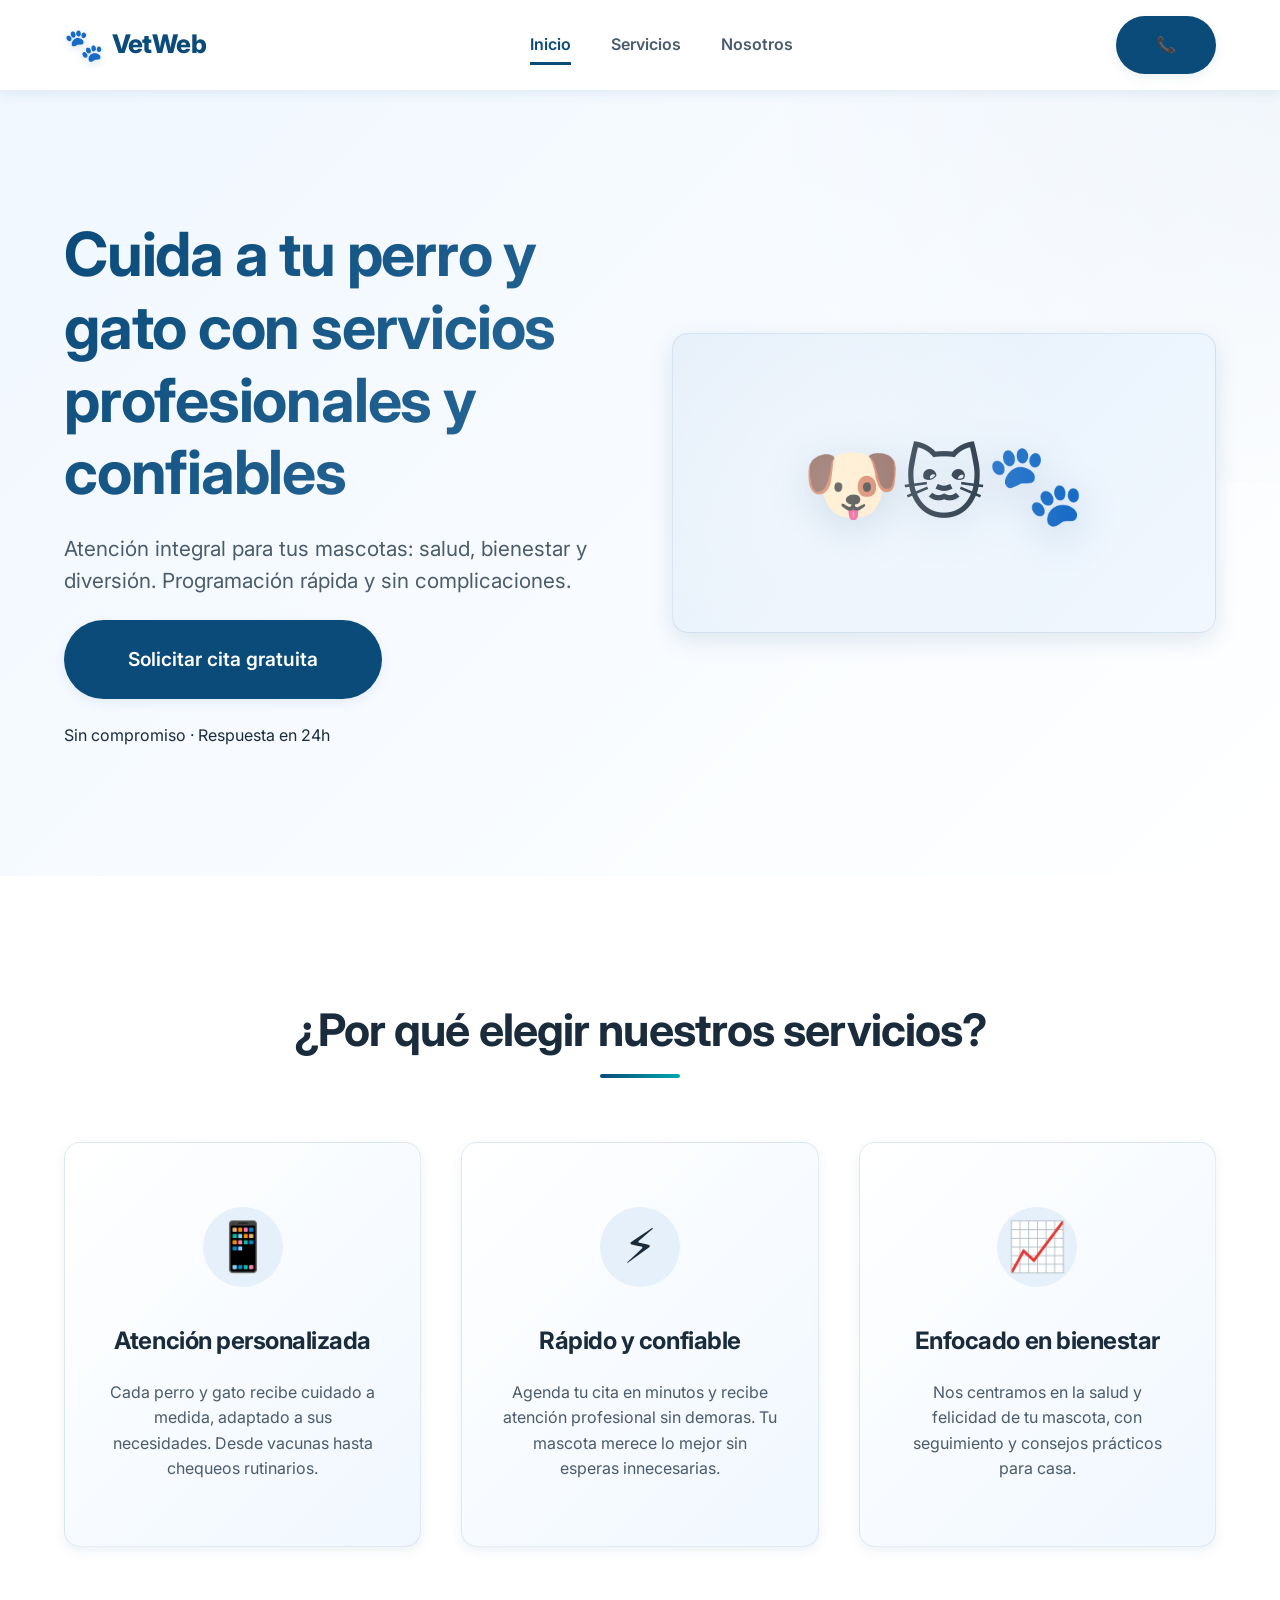
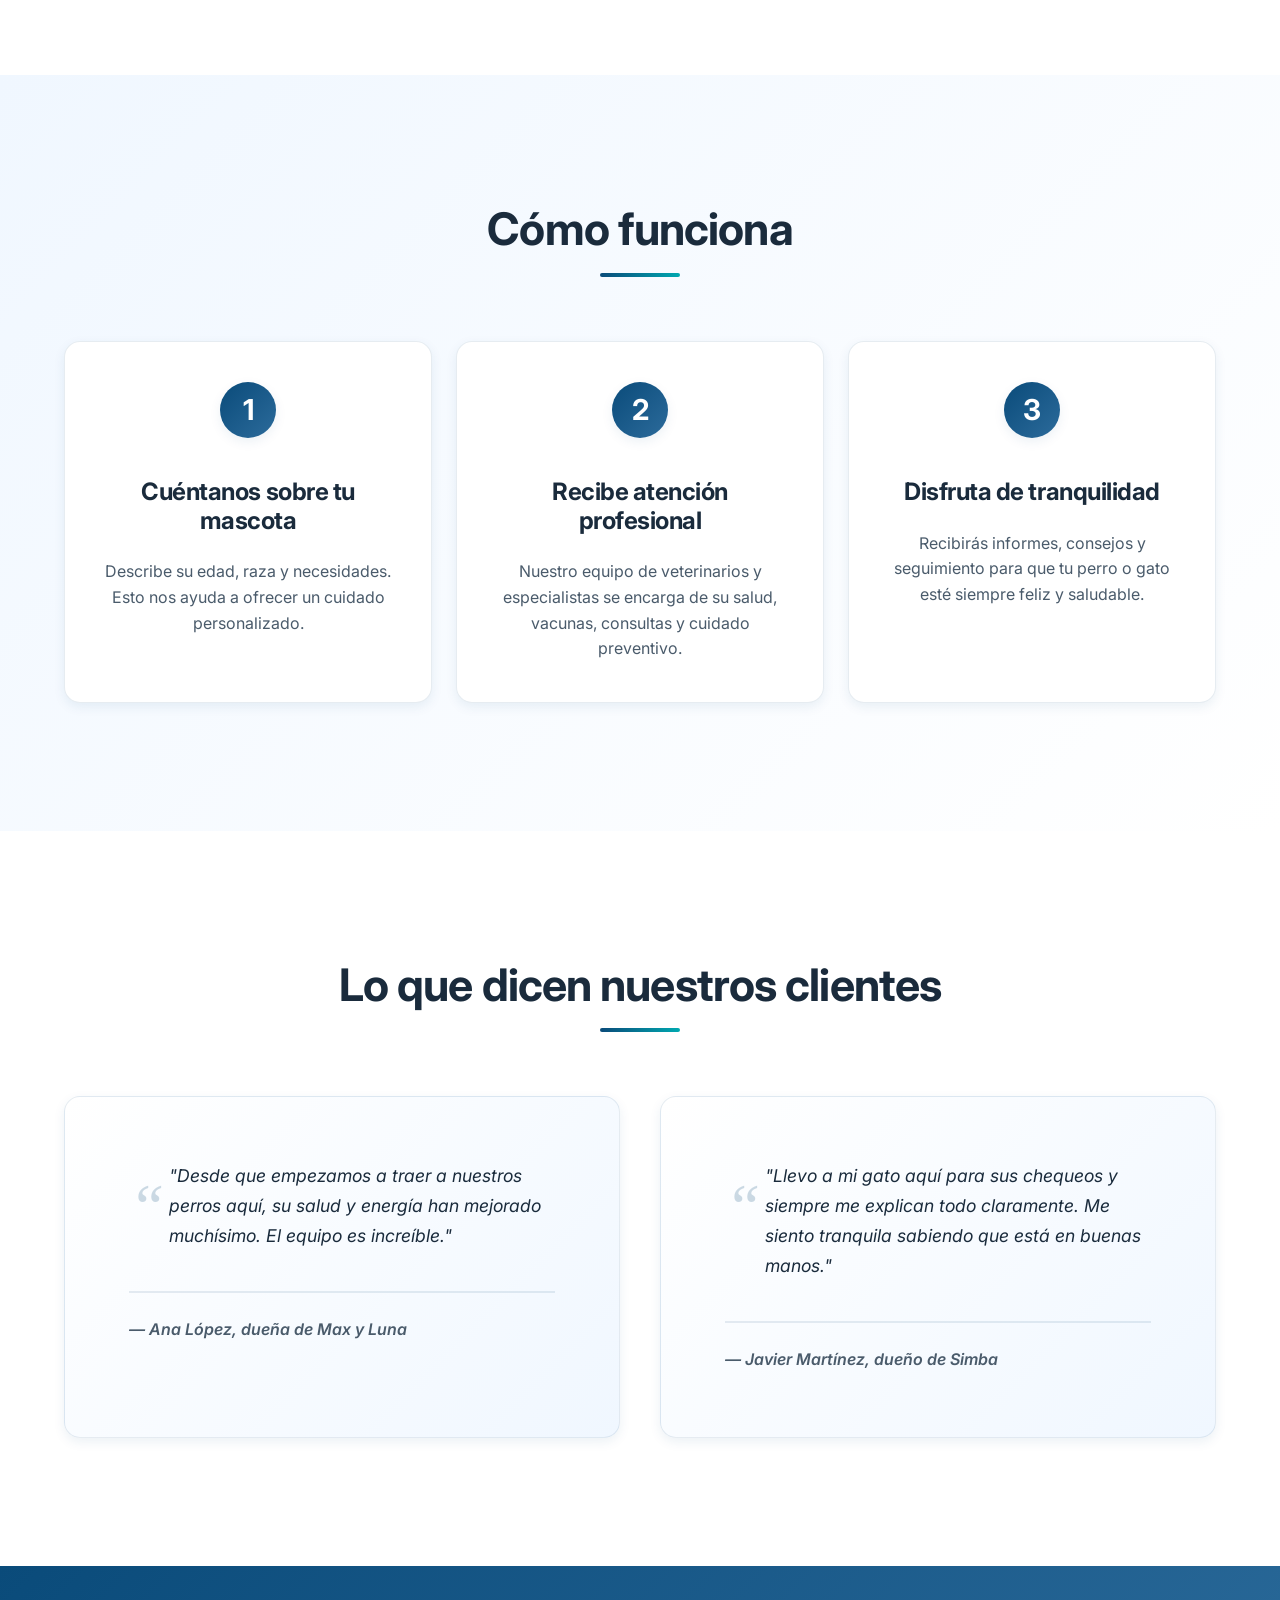
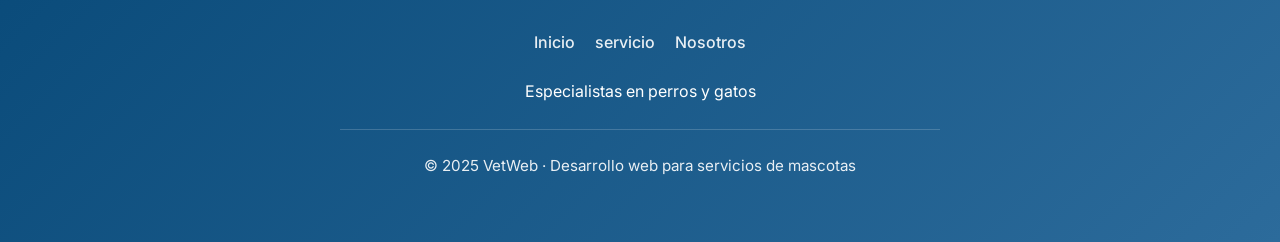
==== index.html @ 539adc09 "I add  components & pages" ====
<!doctype html>
<html lang="es">
  <!-- Head será cargado dinámicamente desde components/head.html -->
  <div id="head-placeholder"></div>

  <body>
    <!-- Header será cargado dinámicamente desde components/header.html -->
    <div id="header-container"></div>

    <main>
      <section id="inicio" class="hero">
        <div class="container hero-grid">
          <div class="hero-content">
            <h1>
              Cuida a tu perro y gato con servicios profesionales y confiables
            </h1>
            <p class="hero-subhead">
              Atención integral para tus mascotas: salud, bienestar y diversión.
              Programación rápida y sin complicaciones.
            </p>
            <a href="#contacto" class="btn btn-primary btn-large">
              Solicitar cita gratuita
            </a>
            <p class="small-note">Sin compromiso · Respuesta en 24h</p>
          </div>
          <div class="hero-visual" aria-hidden="true">
            <div class="emoji-graphic">🐶🐱🐾</div>
          </div>
        </div>
      </section>

      <section class="benefits">
        <div class="container">
          <h2 class="section-title">¿Por qué elegir nuestros servicios?</h2>
          <div class="cards-grid">
            <article class="card">
              <div class="card-icon">📱</div>
              <h3 class="card-title">Atención personalizada</h3>
              <p class="card-text">
                Cada perro y gato recibe cuidado a medida, adaptado a sus
                necesidades. Desde vacunas hasta chequeos rutinarios.
              </p>
            </article>
            <article class="card">
              <div class="card-icon">⚡</div>
              <h3 class="card-title">Rápido y confiable</h3>
              <p class="card-text">
                Agenda tu cita en minutos y recibe atención profesional sin
                demoras. Tu mascota merece lo mejor sin esperas innecesarias.
              </p>
            </article>
            <article class="card">
              <div class="card-icon">📈</div>
              <h3 class="card-title">Enfocado en bienestar</h3>
              <p class="card-text">
                Nos centramos en la salud y felicidad de tu mascota, con
                seguimiento y consejos prácticos para casa.
              </p>
            </article>
          </div>
        </div>
      </section>

      <section class="process">
        <div class="container">
          <h2 class="section-title">Cómo funciona</h2>
          <div class="steps-container">
            <div class="step">
              <span class="step-number">1</span>
              <h3 class="step-title">Cuéntanos sobre tu mascota</h3>
              <p class="step-text">
                Describe su edad, raza y necesidades. Esto nos ayuda a ofrecer
                un cuidado personalizado.
              </p>
            </div>
            <div class="step">
              <span class="step-number">2</span>
              <h3 class="step-title">Recibe atención profesional</h3>
              <p class="step-text">
                Nuestro equipo de veterinarios y especialistas se encarga de su
                salud, vacunas, consultas y cuidado preventivo.
              </p>
            </div>
            <div class="step">
              <span class="step-number">3</span>
              <h3 class="step-title">Disfruta de tranquilidad</h3>
              <p class="step-text">
                Recibirás informes, consejos y seguimiento para que tu perro o
                gato esté siempre feliz y saludable.
              </p>
            </div>
          </div>
        </div>
      </section>

      <section class="testimonials" aria-label="Testimonios de clientes">
        <div class="container">
          <h2 class="section-title">Lo que dicen nuestros clientes</h2>
          <div class="testimonials-grid">
            <blockquote class="testimonial-card">
              <p class="testimonial-text">
                "Desde que empezamos a traer a nuestros perros aquí, su salud y
                energía han mejorado muchísimo. El equipo es increíble."
              </p>
              <footer class="testimonial-author">
                <cite>— Ana López, dueña de Max y Luna</cite>
              </footer>
            </blockquote>
            <blockquote class="testimonial-card">
              <p class="testimonial-text">
                "Llevo a mi gato aquí para sus chequeos y siempre me explican
                todo claramente. Me siento tranquila sabiendo que está en buenas
                manos."
              </p>
              <footer class="testimonial-author">
                <cite>— Javier Martínez, dueño de Simba</cite>
              </footer>
            </blockquote>
          </div>
        </div>
      </section>
    </main>
    <!-- Footer será cargado dinámicamente desde components/footer.html -->
    <div id="footer-container"></div>

    <!-- Script principal -->
    <script src="assets/js/main.js"></script>
  </body>
</html>
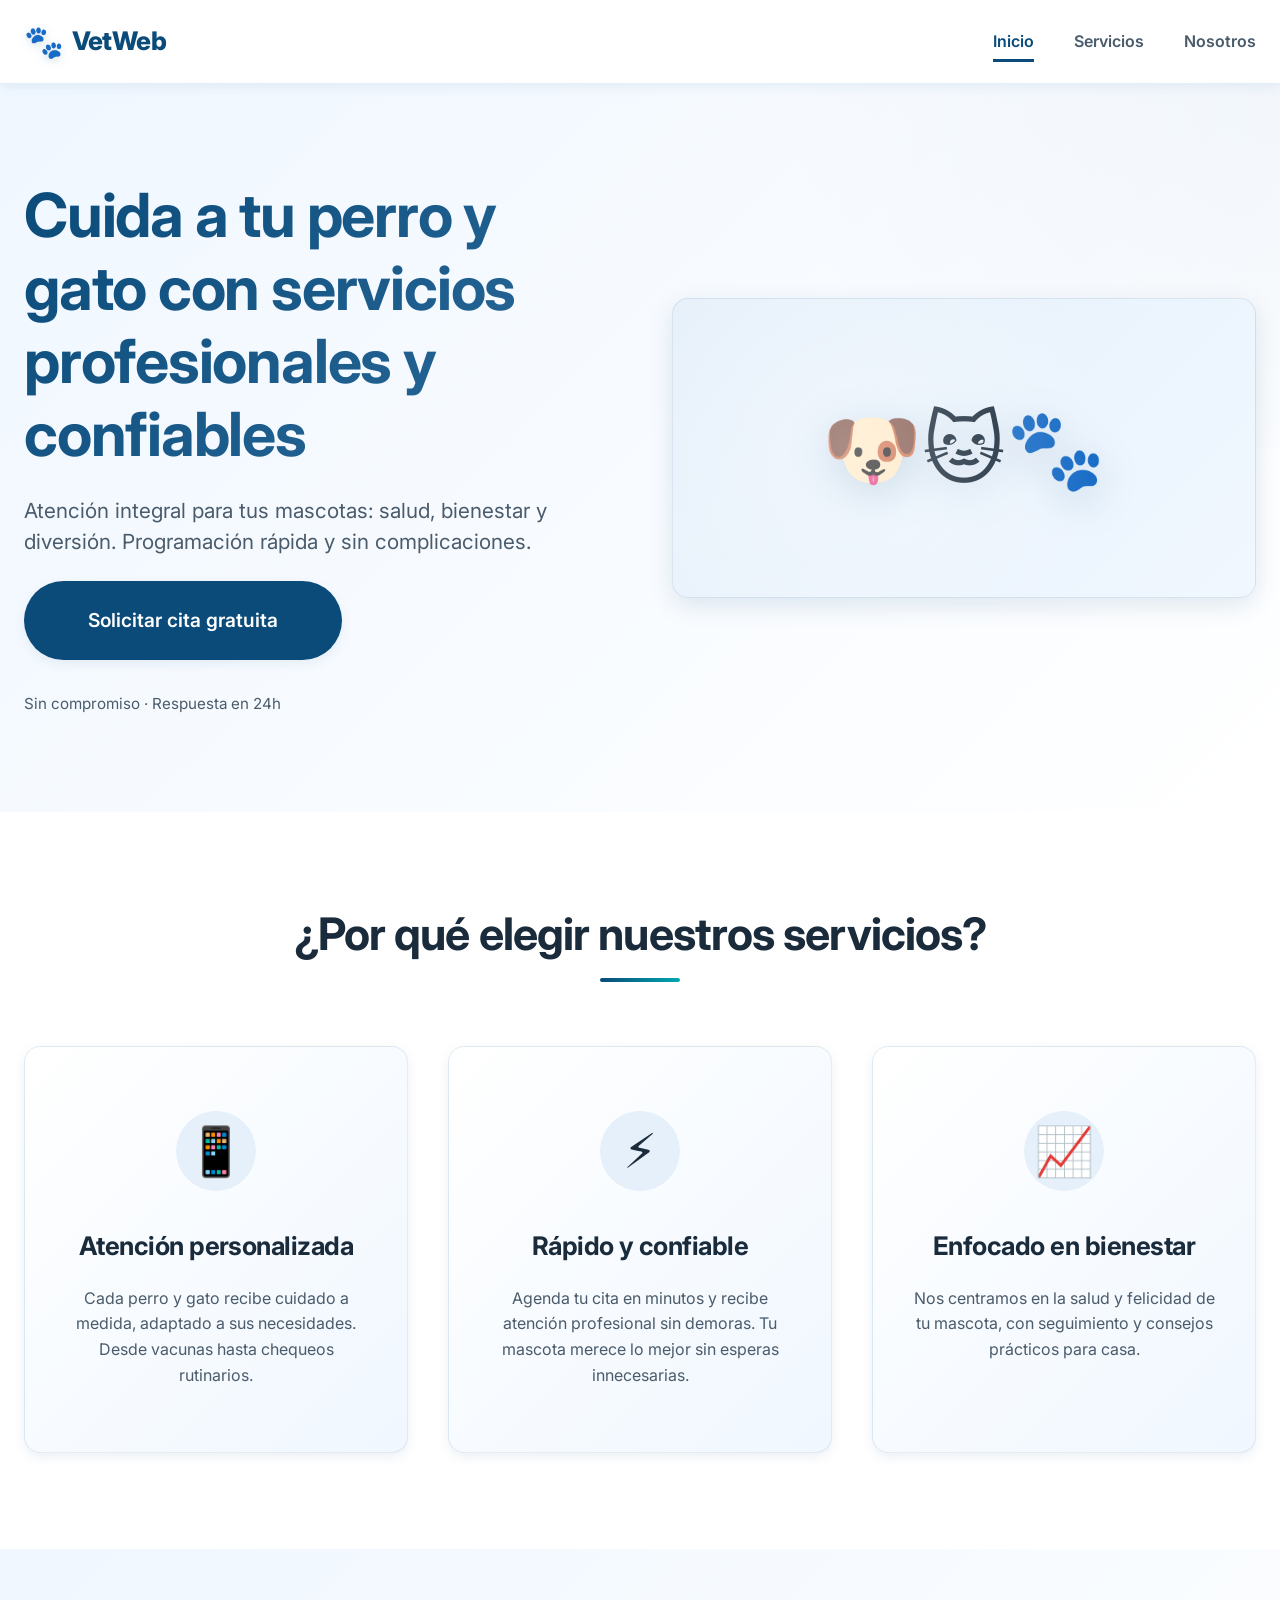
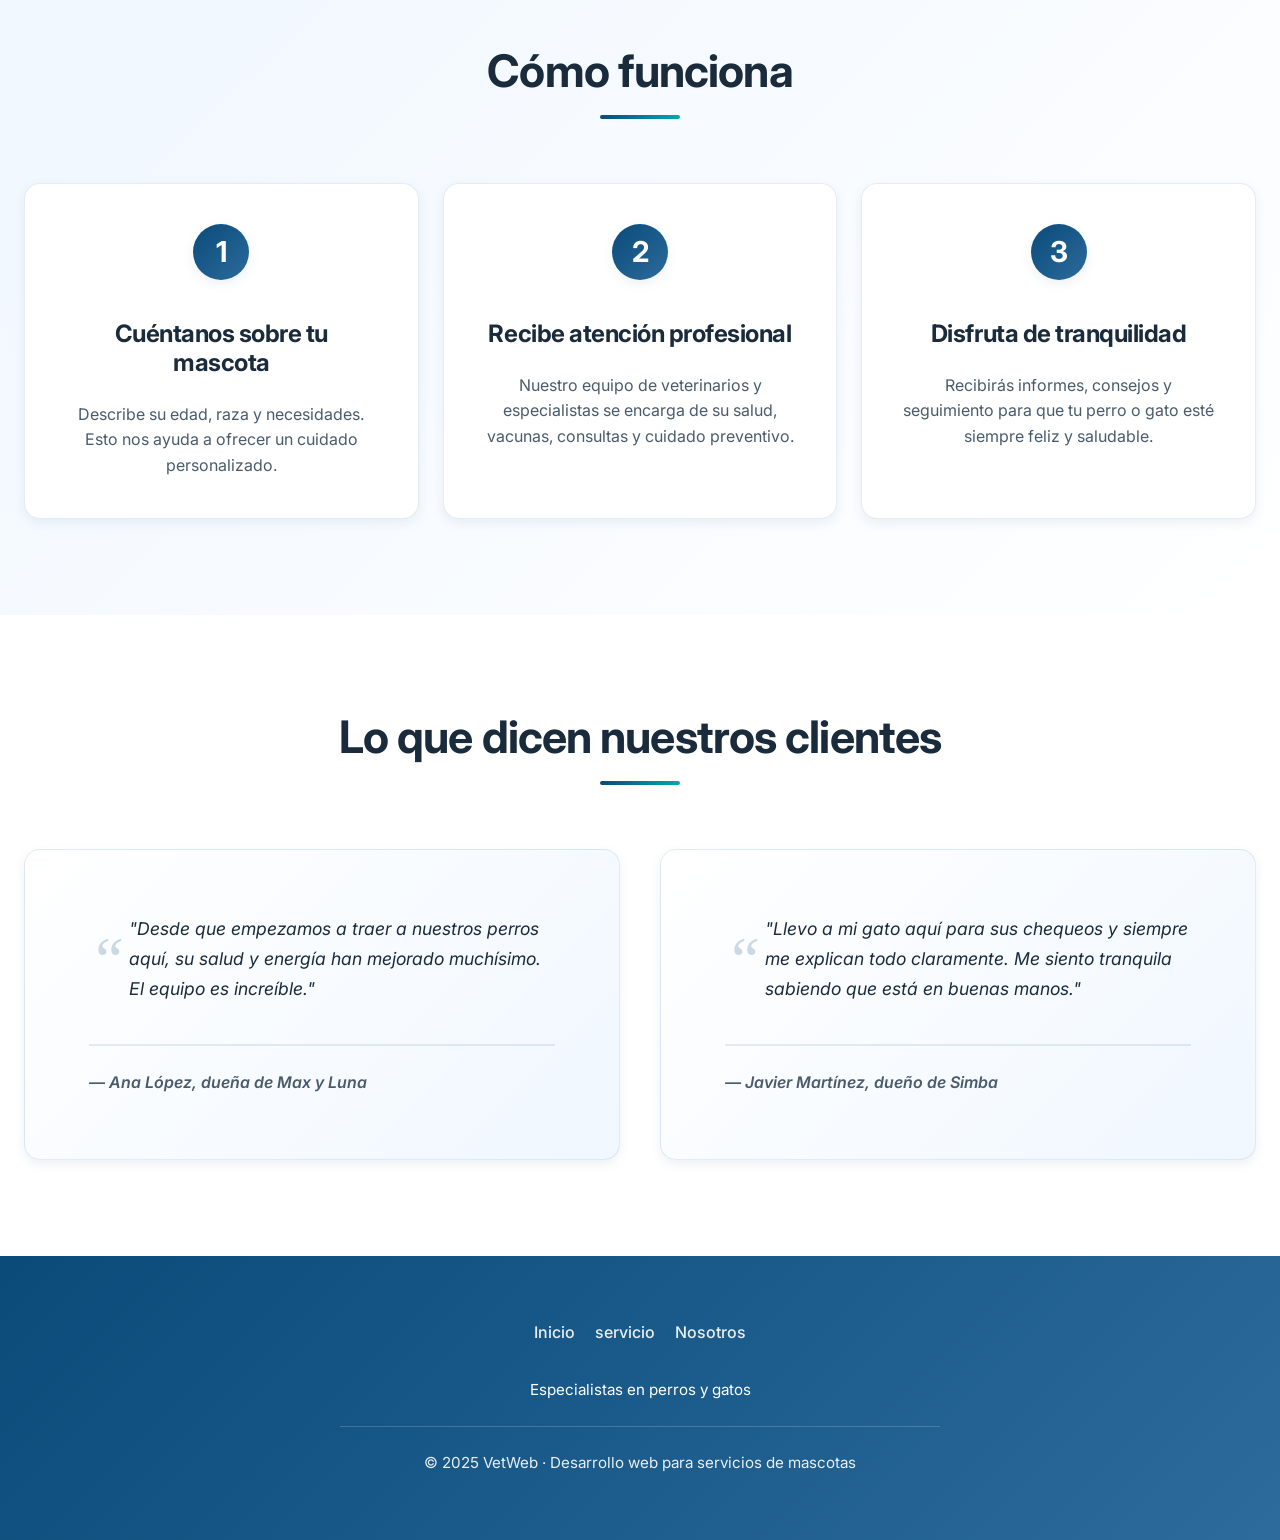
==== commit f47b8983: "I add spinner" ====
--- a/index.html
+++ b/index.html
@@ -6,6 +6,10 @@
   <body>
     <!-- Header será cargado dinámicamente desde components/header.html -->
     <div id="header-container"></div>
+
+    <div id="page-loader">
+      <div class="spinner"></div>
+    </div>
 
     <main>
       <section id="inicio" class="hero">
